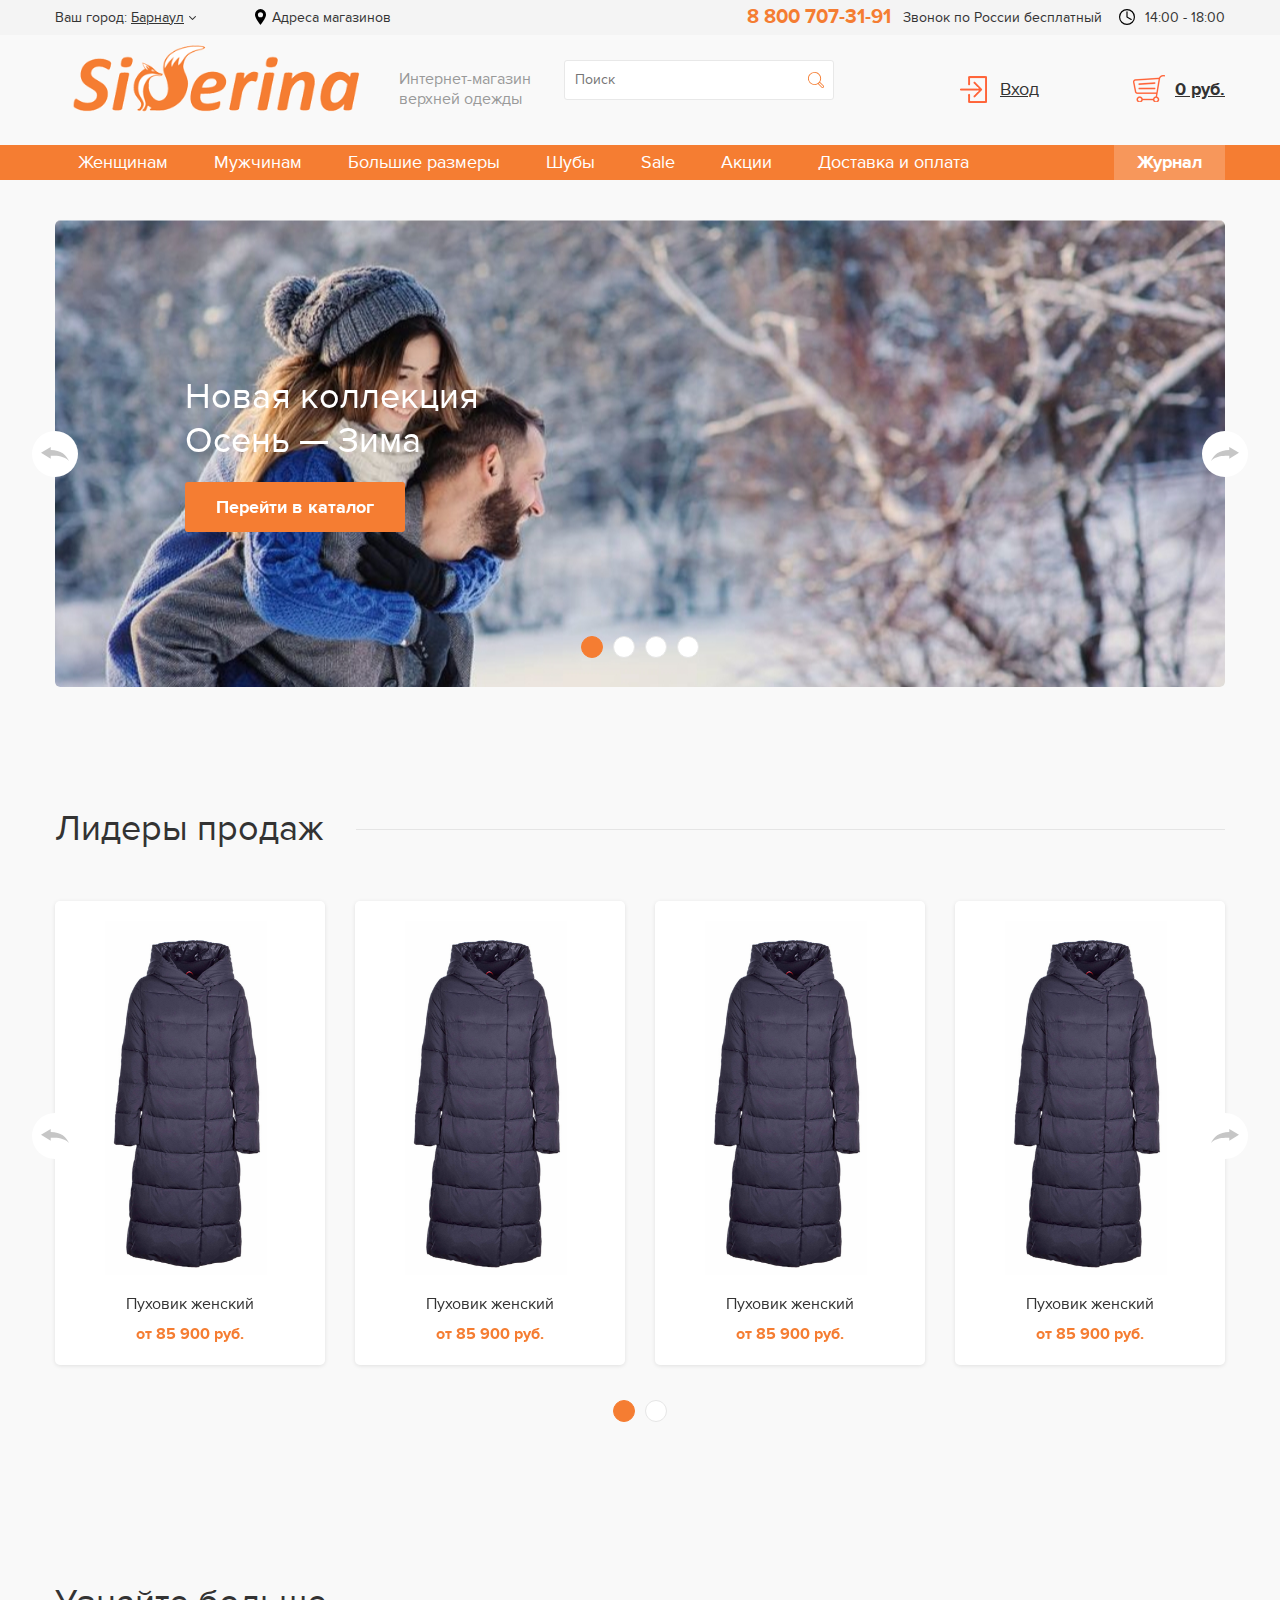
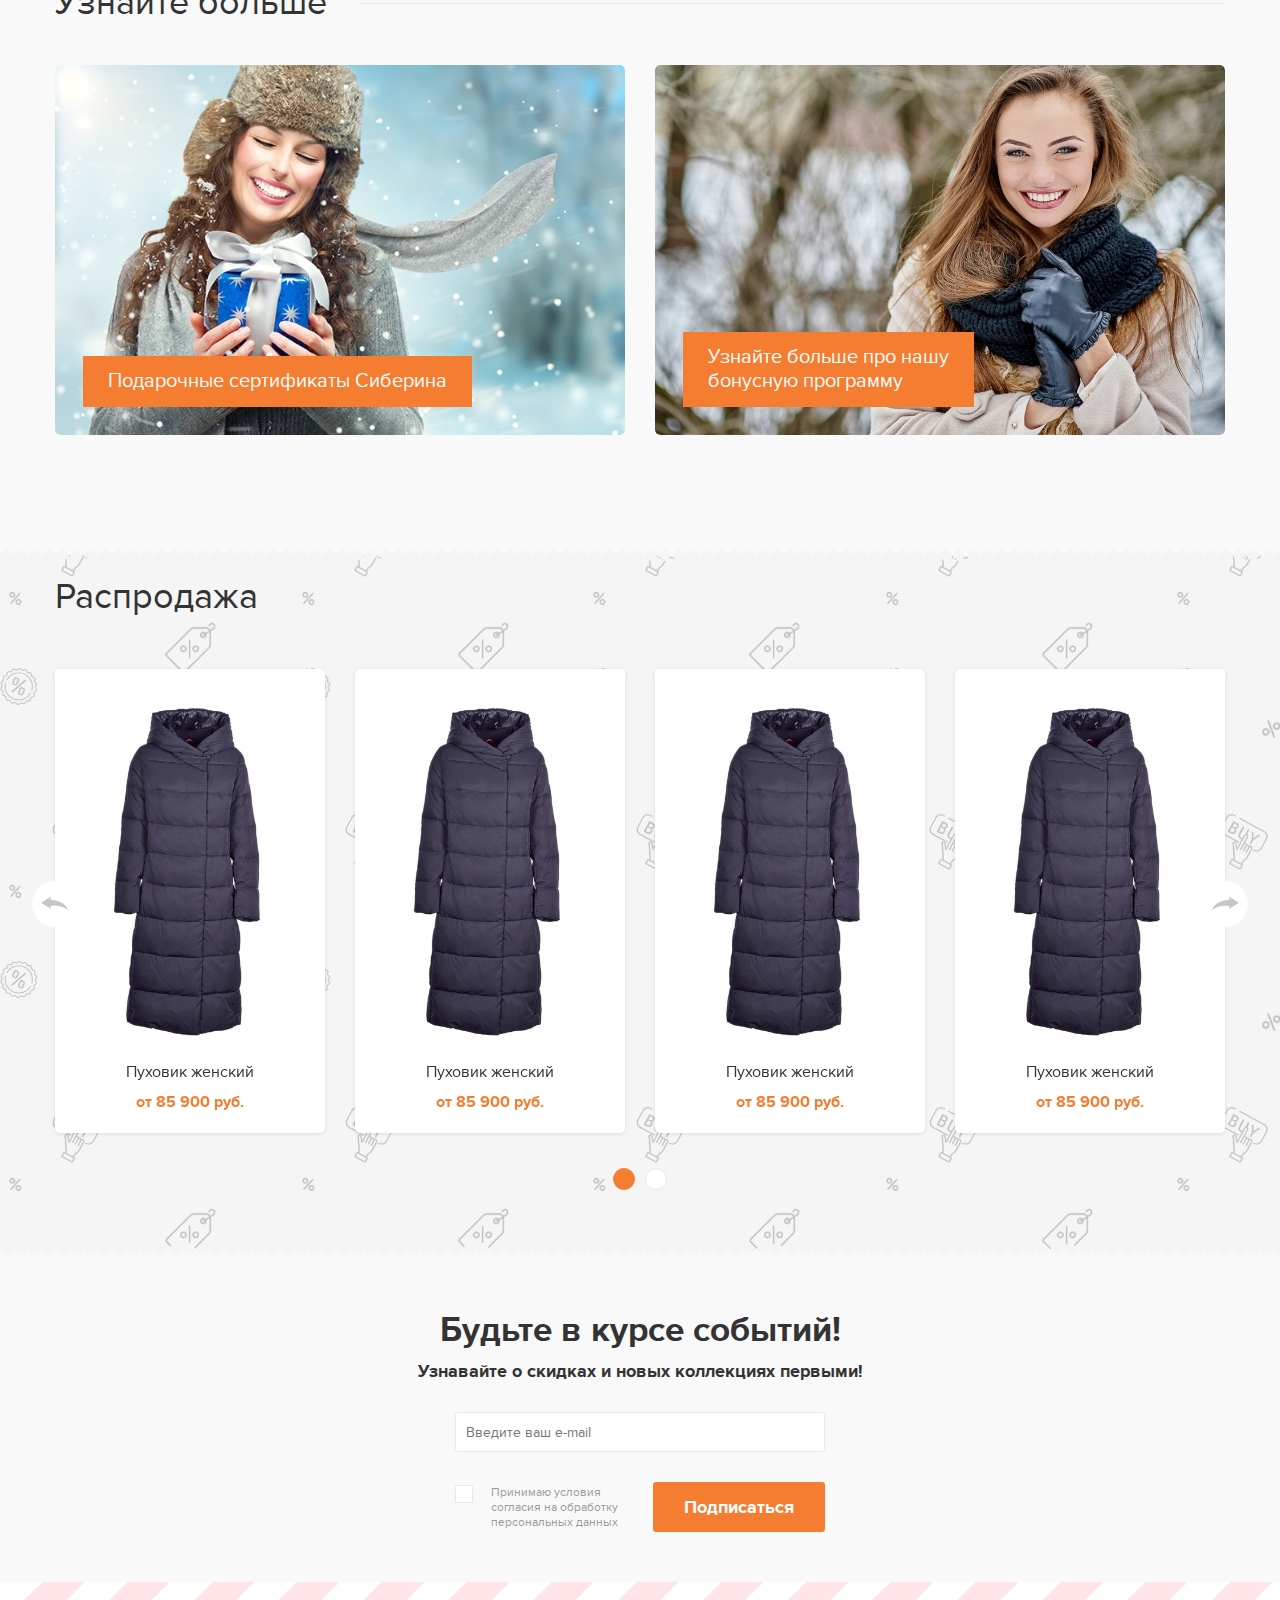
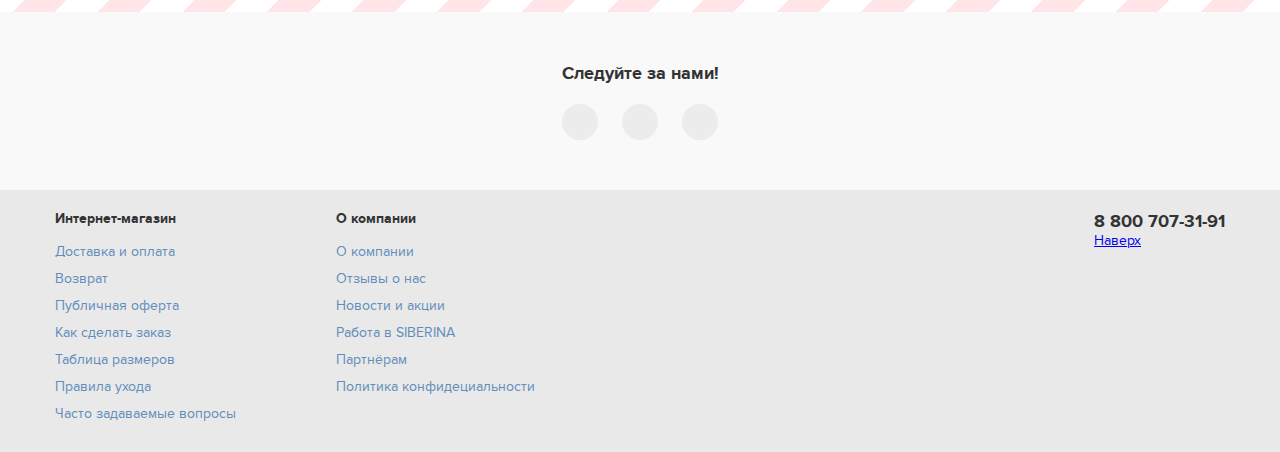
==== index.html @ 87cd6f72 "init" ====
<!DOCTYPE html>
<html lang="ru">
<head>
	<meta charset="UTF-8">
<title>Siberina</title>
<link rel="stylesheet" href="css/style.css">
<link rel="icon" type="image/x-icon" href="/img/favicon.ico">
<meta name="viewport" content="width=device-width, initial-scale=1, maximum-scale=1" />
</head>
<body class="page">
	<svg style="display: none;">
		<symbol id="arrow" viewBox="672 446 28 14">
  			<path d="M3.8,34.743,13.5,28.887v2.958c10.267,0,15.853,5.309,18.292,11.042C26.1,37.155,17.859,37.642,13.5,37.642V40.6Z" transform="translate(668.205 417.113)"/>
  		</symbol>
	</svg>

	<header class="header">
	<div class="header__top">
		<div class="container container_flex">
			<div class="header__block">
				<div class="city">
					<p>Ваш город: <span class="city__choose">Барнаул</span></p>
					<div class="drop">
						<ul class="drop__list">
							<li><a href="#">Новокузнецк</a></li>
							<li><a href="#">Кемиерово</a></li>
							<li><a href="#">Барнаул</a></li>
							<li><a href="#">Бийск</a></li>
							<li><a href="#">Томск</a></li>
							<li><a href="#">Прокопьевск</a></li>
							<li><a href="#">Рубцовск</a></li>
						</ul>
					</div>
				</div>
				<a class="header__address" href="#">Адреса магазинов</a>
			</div>
			<div class="header__block">
				<a href="tel:88007073191" class="tel">8 800 707-31-91</a>
				<span class="header__span">Звонок по России бесплатный</span>
				<div class="time">
					<p>14:00 - 18:00</p>
				</div>
			</div>
		</div>
	</div>
	<div class="header__main container">
		<div class="logo">
			<a href="/">
				<img src="img/logo.png" alt="Siberina">
			</a>
			<p class="logo__slogan">
				Интернет-магазин верхней одежды
			</p>
		</div>
		<div class="header__search field field_search">
			<input type="search" placeholder="Поиск">
			<button class="field__btn field__btn_search"></button>
		</div>
		<div class="header__contorls">
			<a href="#" class="auth">Вход</a>
			<a href="#" class="cart">0 руб.</a>
		</div>
	</div>
	<div class="header__nav">
		<nav class="nav container">
			<div class="nav__item">
				<a href="#">Женщинам</a>
			</div>
			<div class="nav__item">
				<a href="#">Мужчинам</a>
				<div class="drop">
					<ul class="drop__block drop__list">
						<li><a href="#">Ветровки мужские</a></li>
						<li><a href="#">Костюмы для активного отдыха</a></li>
						<li><a href="#">Куртки на тонком синтепоне</a></li>
						<li><a href="#">Куртки зимние</a></li>
						<li><a href="#">Перчатки мужские</a></li>
						<li><a href="#">Пуховики мужские</a></li>
						<li><a href="#">Шапки мужские</a></li>
						<li><a href="#">Шарф мужской</a></li>
					</ul>
					<div class="drop__block drop__image">
						<img src="pictures/drop.png" alt="Ветровки мужские">
						<img src="pictures/drop2.png" alt="Ветровки мужские">
						<img src="pictures/drop.png" alt="Ветровки мужские">
						<img src="pictures/drop2.png" alt="Ветровки мужские">
						<img src="pictures/drop.png" alt="Ветровки мужские">
						<img src="pictures/drop2.png" alt="Ветровки мужские">
						<img src="pictures/drop.png" alt="Ветровки мужские">
						<img src="pictures/drop2.png" alt="Ветровки мужские">
					</div>
				</div>
			</div>
			<div class="nav__item">
				<a href="#">Большие размеры</a>
			</div>
			<div class="nav__item">
				<a href="#">Шубы</a>
			</div>
			<div class="nav__item">
				<a href="#">Sale</a>
			</div>
			<div class="nav__item">
				<a href="#">Акции</a>
			</div>
			<div class="nav__item">
				<a href="#">Доставка и оплата</a>
			</div>
			<div class="nav__item">
				<a href="#">Журнал</a>
			</div>
		</nav>
	</div>
</header>

	<div class="page__wrapper">
		<section class="section">
			<div class="container">
				<div class="slider">
	<div class="slider__slides" data-slider="promo">
		<div class="slide">
			<img class="slide__bg" src="pictures/newcollection.jpg" alt="Новая коллекция Осень - Зима">
			<div class="slide__content slide__content_left">
				<p>Новая коллекция Осень — Зима</p>
				<button class="btn">Перейти в каталог</button>
			</div>
		</div>
		<div class="slide">
			<img class="slide__bg" src="pictures/newcollection.jpg" alt="Новая коллекция Осень - Зима">
			<div class="slide__content slide__content_right">
				<p>Новая коллекция Осень — Зима</p>
				<button class="btn">Перейти в каталог</button>
			</div>
		</div>
		<div class="slide">
			<img class="slide__bg" src="pictures/newcollection.jpg" alt="Новая коллекция Осень - Зима">
			<div class="slide__content">
				<p>Новая коллекция Осень — Зима</p>
				<button class="btn">Перейти в каталог</button>
			</div>
		</div>
		<div class="slide">
			<img class="slide__bg" src="pictures/newcollection.jpg" alt="Новая коллекция Осень - Зима">
			<div class="slide__content slide__content_right">
				<p>Новая коллекция Осень — Зима</p>
				<button class="btn">Перейти в каталог</button>
			</div>
		</div>
	</div>
	<div class="slider__arrows">
		<button class="arrow arrow_prev">
			<svg>
				<use xlink:href="#arrow"/>
			</svg>
		</button>
		<button class="arrow arrow_next">
			<svg>
				<use xlink:href="#arrow"/>
			</svg>
		</button>
	</div>
</div>
			</div>
		</section>

		<section class="section">
			<div class="container">
				<h2 class="title">Лидеры продаж</h2>
				<div class="slider slider_catalog">
					<div class="slider__slides" data-slider="catalog">
						<div class="item">
	<a href="#"></a>
	<div class="item__photo">
		<img src="pictures/item1.png" alt="Пуховик женский">
	</div>
	<span class="item__name">Пуховик женский</span>
	<span class="item__price">от 85 900 руб.</span>
</div>
						<div class="item">
	<a href="#"></a>
	<div class="item__photo">
		<img src="pictures/item1.png" alt="Пуховик женский">
	</div>
	<span class="item__name">Пуховик женский</span>
	<span class="item__price">от 85 900 руб.</span>
</div>
						<div class="item">
	<a href="#"></a>
	<div class="item__photo">
		<img src="pictures/item1.png" alt="Пуховик женский">
	</div>
	<span class="item__name">Пуховик женский</span>
	<span class="item__price">от 85 900 руб.</span>
</div>
						<div class="item">
	<a href="#"></a>
	<div class="item__photo">
		<img src="pictures/item1.png" alt="Пуховик женский">
	</div>
	<span class="item__name">Пуховик женский</span>
	<span class="item__price">от 85 900 руб.</span>
</div>
						<div class="item">
	<a href="#"></a>
	<div class="item__photo">
		<img src="pictures/item1.png" alt="Пуховик женский">
	</div>
	<span class="item__name">Пуховик женский</span>
	<span class="item__price">от 85 900 руб.</span>
</div>
						<div class="item">
	<a href="#"></a>
	<div class="item__photo">
		<img src="pictures/item1.png" alt="Пуховик женский">
	</div>
	<span class="item__name">Пуховик женский</span>
	<span class="item__price">от 85 900 руб.</span>
</div>
					</div>
					<div class="slider__arrows">
						<button class="arrow arrow_prev">
							<svg>
								<use xlink:href="#arrow"/>
							</svg>
						</button>
						<button class="arrow arrow_next">
							<svg>
								<use xlink:href="#arrow"/>
							</svg>
						</button>
					</div>
				</div>
			</div>
		</section>

		<section class="section">
			<div class="container">
				<h2 class="title">Узнайте больше</h2>
				<div class="more">
					<div class="more__block">
						<a href="#"></a>
						<img src="pictures/regala-benessere.jpg" alt="Подарочные сертификаты Сиберина" class="more__bg">
						<span class="more__title">Подарочные сертификаты Сиберина</span>
					</div>
					<div class="more__block">
						<a href="#"></a>
						<img src="pictures/hWfKjz3PXC.jpg" alt="Подарочные сертификаты Сиберина" class="more__bg">
						<span class="more__title">Узнайте больше про нашу<br>бонусную программу</span>
					</div>
				</div>
			</div>
		</section>

		<section class="section section_sale">
			<div class="container">
				<h2 class="title title_simple">Распродажа</h2>
				<div class="slider slider_catalog">
					<div class="slider__slides" data-slider="catalog">
						<div class="item">
	<a href="#"></a>
	<div class="item__photo">
		<img src="pictures/item1.png" alt="Пуховик женский">
	</div>
	<span class="item__name">Пуховик женский</span>
	<span class="item__price">от 85 900 руб.</span>
</div>
						<div class="item">
	<a href="#"></a>
	<div class="item__photo">
		<img src="pictures/item1.png" alt="Пуховик женский">
	</div>
	<span class="item__name">Пуховик женский</span>
	<span class="item__price">от 85 900 руб.</span>
</div>
						<div class="item">
	<a href="#"></a>
	<div class="item__photo">
		<img src="pictures/item1.png" alt="Пуховик женский">
	</div>
	<span class="item__name">Пуховик женский</span>
	<span class="item__price">от 85 900 руб.</span>
</div>
						<div class="item">
	<a href="#"></a>
	<div class="item__photo">
		<img src="pictures/item1.png" alt="Пуховик женский">
	</div>
	<span class="item__name">Пуховик женский</span>
	<span class="item__price">от 85 900 руб.</span>
</div>
						<div class="item">
	<a href="#"></a>
	<div class="item__photo">
		<img src="pictures/item1.png" alt="Пуховик женский">
	</div>
	<span class="item__name">Пуховик женский</span>
	<span class="item__price">от 85 900 руб.</span>
</div>
						<div class="item">
	<a href="#"></a>
	<div class="item__photo">
		<img src="pictures/item1.png" alt="Пуховик женский">
	</div>
	<span class="item__name">Пуховик женский</span>
	<span class="item__price">от 85 900 руб.</span>
</div>
					</div>
					<div class="slider__arrows">
						<button class="arrow arrow_prev">
							<svg>
								<use xlink:href="#arrow"/>
							</svg>
						</button>
						<button class="arrow arrow_next">
							<svg>
								<use xlink:href="#arrow"/>
							</svg>
						</button>
					</div>
				</div>
			</div>
		</section>
	
		<section class="section">
			<div class="container">
				<div class="subscribe">
	<span class="subscribe__title">Будьте в курсе событий!</span>
	<p class="subscribe__text">Узнавайте о скидках и новых коллекциях первыми!</p>
	<form class="form form_subscribe">
		<div class="field">
			<input type="text" placeholder="Введите ваш e-mail">
		</div>
		<div class="form__bot">
			<label class="aggree">
				<span class="checkbox">
					<input type="checkbox">
					<span class="checkbox__box"></span>
				</span>
				<p>Принимаю условия согласия на обработку персональных данных</p>
			</label>
			<button class="btn">Подписаться</button>
		</div>
	</form>
</div>

				<div class="follow">
	<p>Следуйте за нами!</p>
	<ul class="follow__social">
		<li>
			<a href="#">
				
			</a>
		</li>
		<li>
			<a href="#">
				
			</a>
		</li>
		<li>
			<a href="#">
				
			</a>
		</li>
	</ul>
</div>
			
				
			</div>
		</section>

	</div>

	<footer class="footer">
	<div class="container container_flex">
		<div class="footer__block">
			<div class="footer__menu">
				<span>Интернет-магазин</span>
				<ul>
					<li><a href="#">Доставка и оплата</a></li>
					<li><a href="#">Возврат</a></li>
					<li><a href="#">Публичная оферта</a></li>
					<li><a href="#">Как сделать заказ</a></li>
					<li><a href="#">Таблица размеров</a></li>
					<li><a href="#">Правила ухода</a></li>
					<li><a href="#">Часто задаваемые вопросы</a></li>
				</ul>
			</div>

			<div class="footer__menu">
				<span>О компании</span>
				<ul>
					<li><a href="#">О компании</a></li>
					<li><a href="#">Отзывы о нас</a></li>
					<li><a href="#">Новости и акции</a></li>
					<li><a href="#">Работа в SIBERINA</a></li>
					<li><a href="#">Партнёрам</a></li>
					<li><a href="#">Политика конфидециальности</a></li>
				</ul>
			</div>
		</div>
		<div class="footer__block">
			<div class="footer__top">
				<a href="tel:88007073191" class="footer__tel">8 800 707-31-91</a>
				<a href="#" class="up">Наверх</a>
			</div>
		</div>
	</div>
</footer>



	<script src="js/libs.js"></script>
	<script src="js/script.js"></script>
</body>
</html>
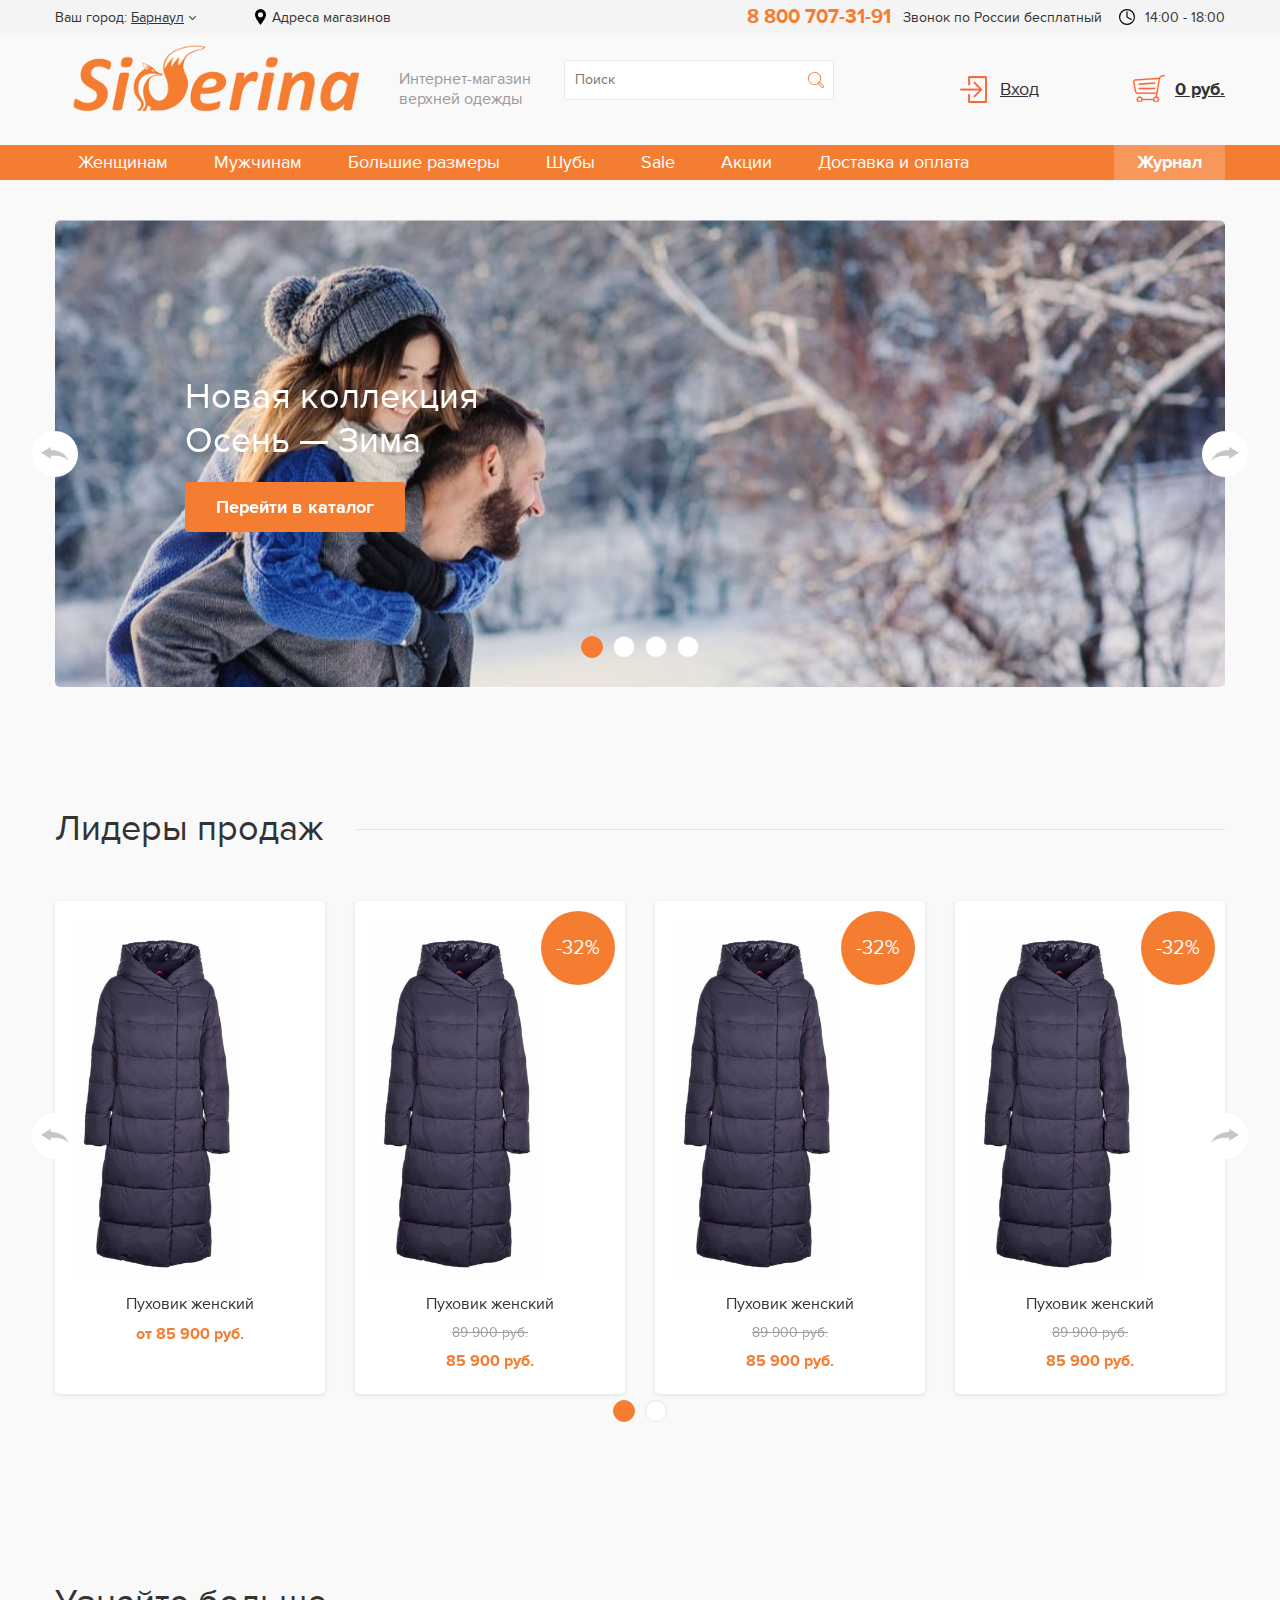
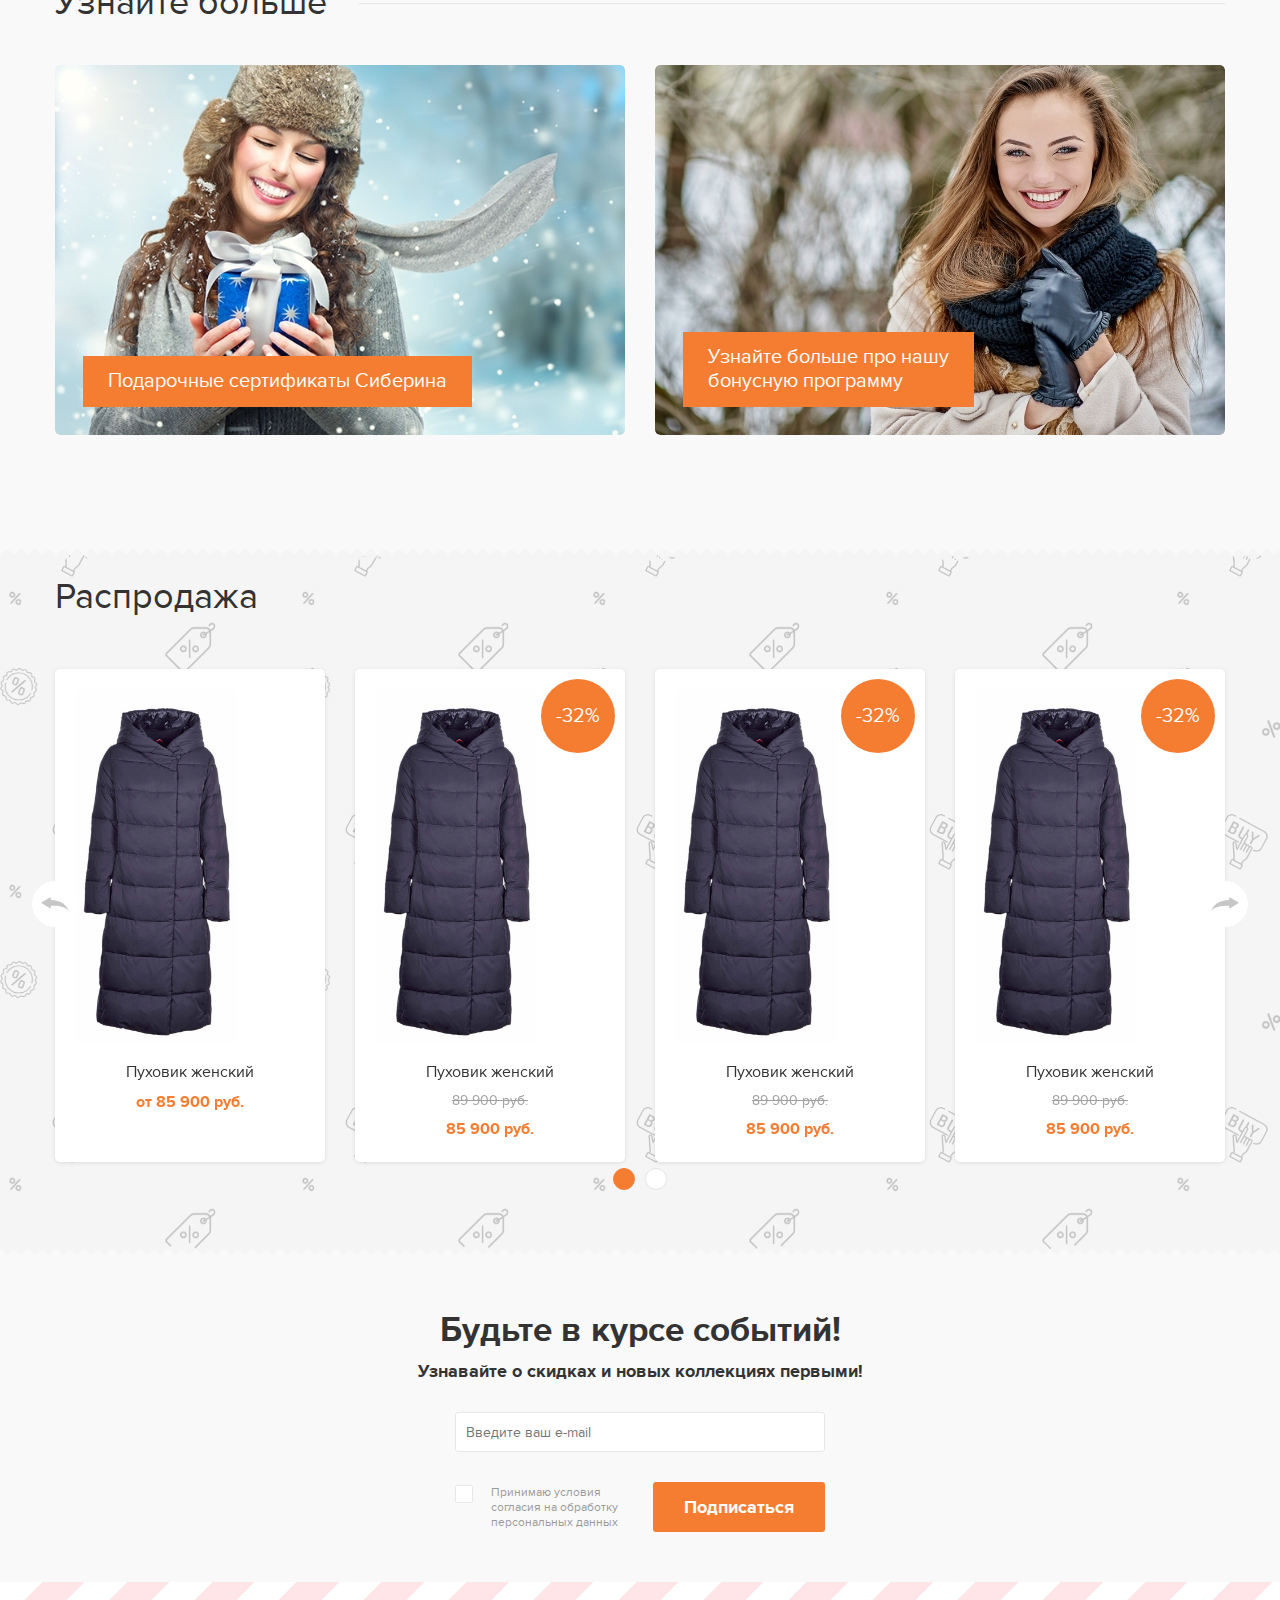
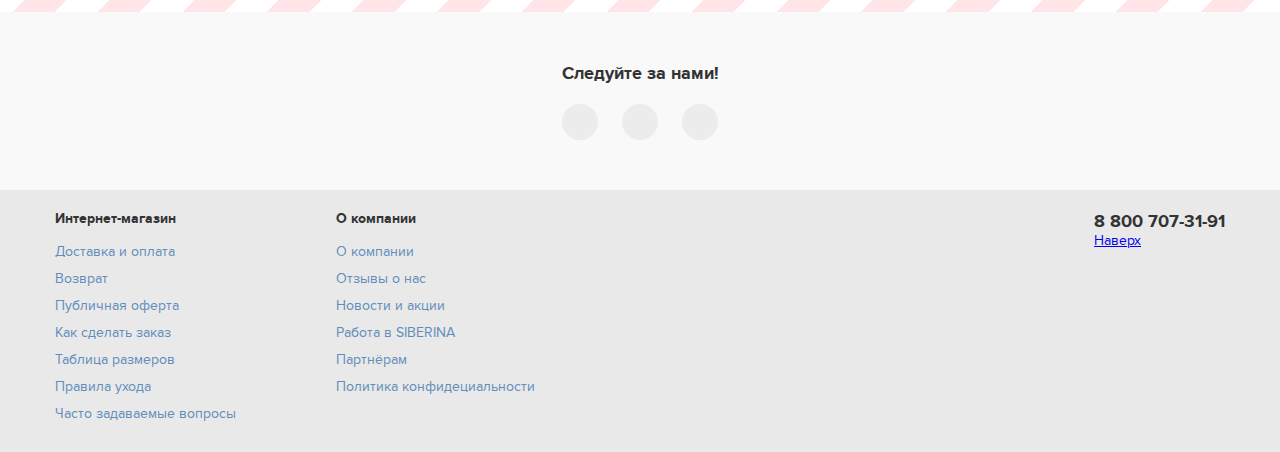
==== commit cdc10dfb: "catalog" ====
--- a/index.html
+++ b/index.html
@@ -178,43 +178,63 @@
 </div>
 						<div class="item">
 	<a href="#"></a>
-	<div class="item__photo">
-		<img src="pictures/item1.png" alt="Пуховик женский">
-	</div>
-	<span class="item__name">Пуховик женский</span>
-	<span class="item__price">от 85 900 руб.</span>
-</div>
-						<div class="item">
-	<a href="#"></a>
-	<div class="item__photo">
-		<img src="pictures/item1.png" alt="Пуховик женский">
-	</div>
-	<span class="item__name">Пуховик женский</span>
-	<span class="item__price">от 85 900 руб.</span>
-</div>
-						<div class="item">
-	<a href="#"></a>
-	<div class="item__photo">
-		<img src="pictures/item1.png" alt="Пуховик женский">
-	</div>
-	<span class="item__name">Пуховик женский</span>
-	<span class="item__price">от 85 900 руб.</span>
-</div>
-						<div class="item">
-	<a href="#"></a>
-	<div class="item__photo">
-		<img src="pictures/item1.png" alt="Пуховик женский">
-	</div>
-	<span class="item__name">Пуховик женский</span>
-	<span class="item__price">от 85 900 руб.</span>
-</div>
-						<div class="item">
-	<a href="#"></a>
-	<div class="item__photo">
-		<img src="pictures/item1.png" alt="Пуховик женский">
-	</div>
-	<span class="item__name">Пуховик женский</span>
-	<span class="item__price">от 85 900 руб.</span>
+	<span class="item__discount">-32%</span>
+	<div class="item__photo">
+		<img src="pictures/item1.png" alt="Пуховик женский">
+	</div>
+	<span class="item__name">Пуховик женский</span>
+	<span class="item__price">
+		<span class="item__price-old">89 900 руб.</span>
+		85 900 руб.
+	</span>
+</div>
+						<div class="item">
+	<a href="#"></a>
+	<span class="item__discount">-32%</span>
+	<div class="item__photo">
+		<img src="pictures/item1.png" alt="Пуховик женский">
+	</div>
+	<span class="item__name">Пуховик женский</span>
+	<span class="item__price">
+		<span class="item__price-old">89 900 руб.</span>
+		85 900 руб.
+	</span>
+</div>
+						<div class="item">
+	<a href="#"></a>
+	<span class="item__discount">-32%</span>
+	<div class="item__photo">
+		<img src="pictures/item1.png" alt="Пуховик женский">
+	</div>
+	<span class="item__name">Пуховик женский</span>
+	<span class="item__price">
+		<span class="item__price-old">89 900 руб.</span>
+		85 900 руб.
+	</span>
+</div>
+						<div class="item">
+	<a href="#"></a>
+	<span class="item__discount">-32%</span>
+	<div class="item__photo">
+		<img src="pictures/item1.png" alt="Пуховик женский">
+	</div>
+	<span class="item__name">Пуховик женский</span>
+	<span class="item__price">
+		<span class="item__price-old">89 900 руб.</span>
+		85 900 руб.
+	</span>
+</div>
+						<div class="item">
+	<a href="#"></a>
+	<span class="item__discount">-32%</span>
+	<div class="item__photo">
+		<img src="pictures/item1.png" alt="Пуховик женский">
+	</div>
+	<span class="item__name">Пуховик женский</span>
+	<span class="item__price">
+		<span class="item__price-old">89 900 руб.</span>
+		85 900 руб.
+	</span>
 </div>
 					</div>
 					<div class="slider__arrows">
@@ -266,43 +286,63 @@
 </div>
 						<div class="item">
 	<a href="#"></a>
-	<div class="item__photo">
-		<img src="pictures/item1.png" alt="Пуховик женский">
-	</div>
-	<span class="item__name">Пуховик женский</span>
-	<span class="item__price">от 85 900 руб.</span>
-</div>
-						<div class="item">
-	<a href="#"></a>
-	<div class="item__photo">
-		<img src="pictures/item1.png" alt="Пуховик женский">
-	</div>
-	<span class="item__name">Пуховик женский</span>
-	<span class="item__price">от 85 900 руб.</span>
-</div>
-						<div class="item">
-	<a href="#"></a>
-	<div class="item__photo">
-		<img src="pictures/item1.png" alt="Пуховик женский">
-	</div>
-	<span class="item__name">Пуховик женский</span>
-	<span class="item__price">от 85 900 руб.</span>
-</div>
-						<div class="item">
-	<a href="#"></a>
-	<div class="item__photo">
-		<img src="pictures/item1.png" alt="Пуховик женский">
-	</div>
-	<span class="item__name">Пуховик женский</span>
-	<span class="item__price">от 85 900 руб.</span>
-</div>
-						<div class="item">
-	<a href="#"></a>
-	<div class="item__photo">
-		<img src="pictures/item1.png" alt="Пуховик женский">
-	</div>
-	<span class="item__name">Пуховик женский</span>
-	<span class="item__price">от 85 900 руб.</span>
+	<span class="item__discount">-32%</span>
+	<div class="item__photo">
+		<img src="pictures/item1.png" alt="Пуховик женский">
+	</div>
+	<span class="item__name">Пуховик женский</span>
+	<span class="item__price">
+		<span class="item__price-old">89 900 руб.</span>
+		85 900 руб.
+	</span>
+</div>
+						<div class="item">
+	<a href="#"></a>
+	<span class="item__discount">-32%</span>
+	<div class="item__photo">
+		<img src="pictures/item1.png" alt="Пуховик женский">
+	</div>
+	<span class="item__name">Пуховик женский</span>
+	<span class="item__price">
+		<span class="item__price-old">89 900 руб.</span>
+		85 900 руб.
+	</span>
+</div>
+						<div class="item">
+	<a href="#"></a>
+	<span class="item__discount">-32%</span>
+	<div class="item__photo">
+		<img src="pictures/item1.png" alt="Пуховик женский">
+	</div>
+	<span class="item__name">Пуховик женский</span>
+	<span class="item__price">
+		<span class="item__price-old">89 900 руб.</span>
+		85 900 руб.
+	</span>
+</div>
+						<div class="item">
+	<a href="#"></a>
+	<span class="item__discount">-32%</span>
+	<div class="item__photo">
+		<img src="pictures/item1.png" alt="Пуховик женский">
+	</div>
+	<span class="item__name">Пуховик женский</span>
+	<span class="item__price">
+		<span class="item__price-old">89 900 руб.</span>
+		85 900 руб.
+	</span>
+</div>
+						<div class="item">
+	<a href="#"></a>
+	<span class="item__discount">-32%</span>
+	<div class="item__photo">
+		<img src="pictures/item1.png" alt="Пуховик женский">
+	</div>
+	<span class="item__name">Пуховик женский</span>
+	<span class="item__price">
+		<span class="item__price-old">89 900 руб.</span>
+		85 900 руб.
+	</span>
 </div>
 					</div>
 					<div class="slider__arrows">
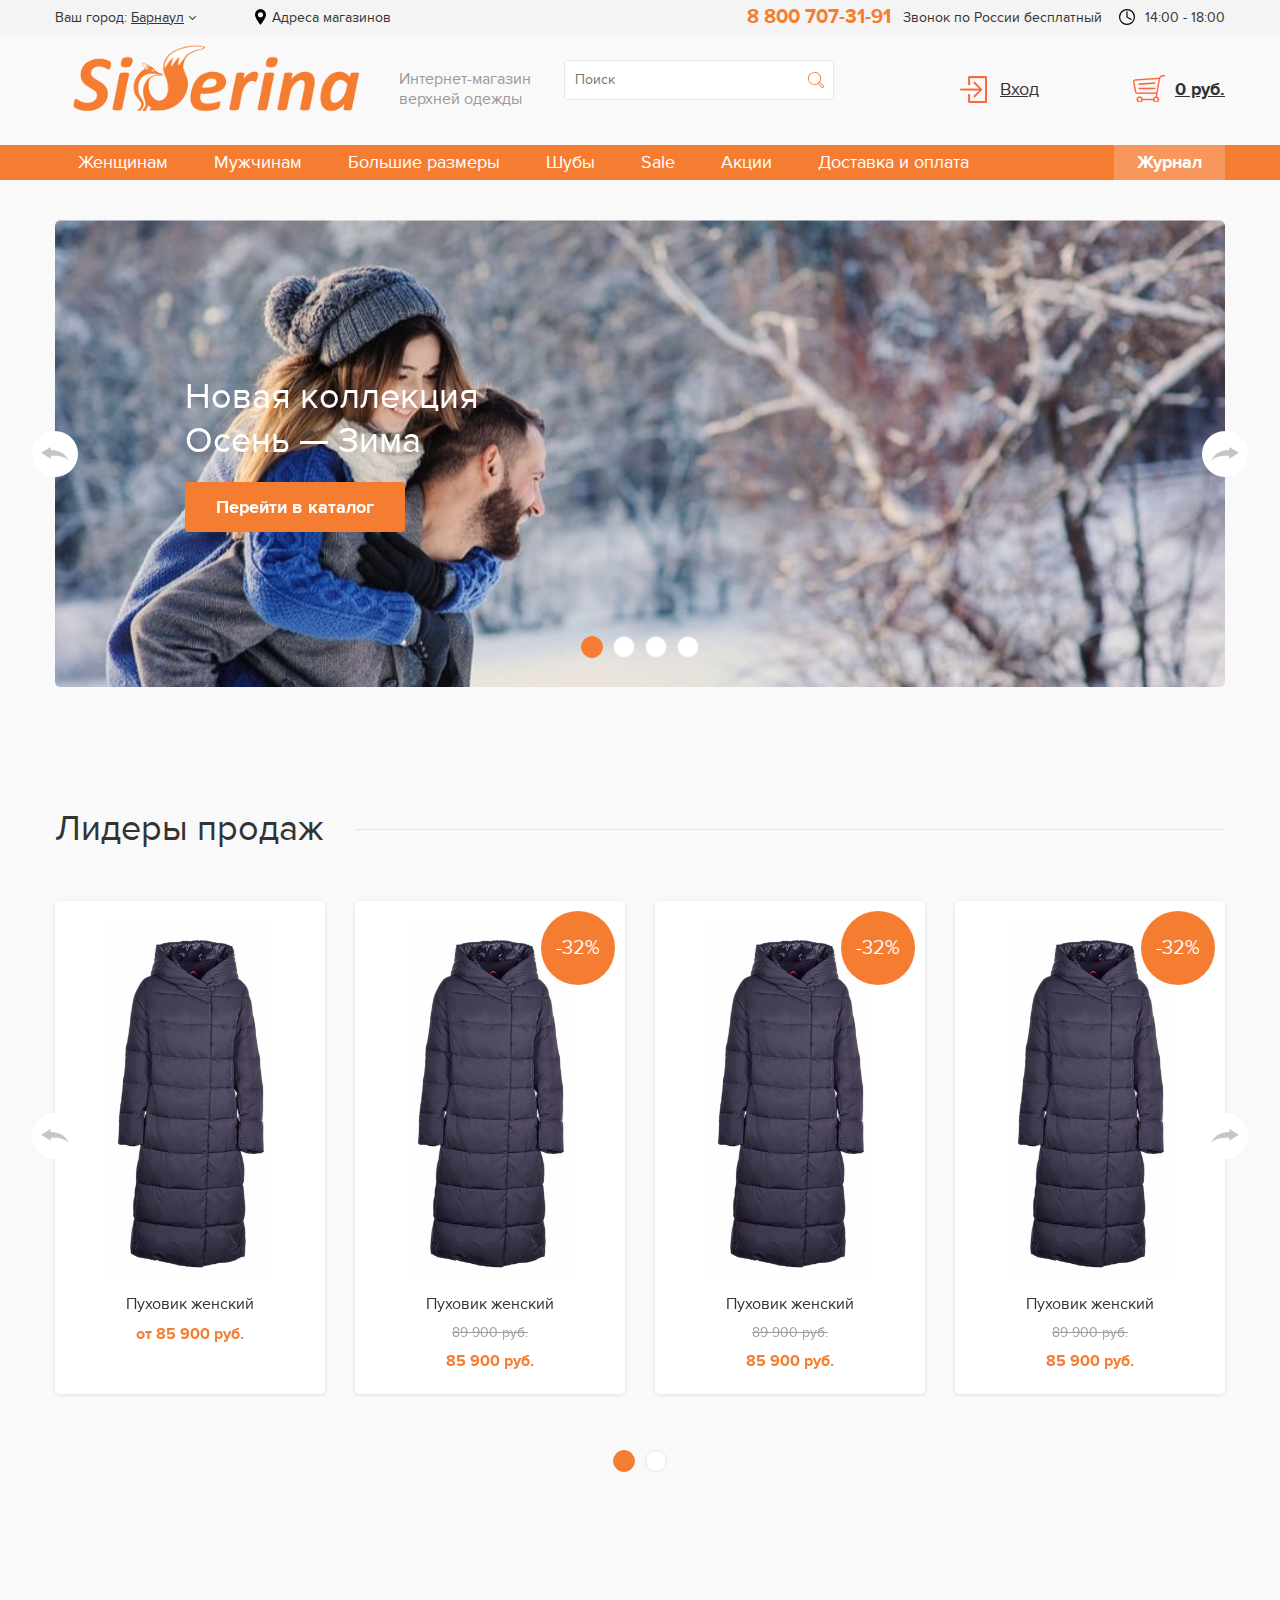
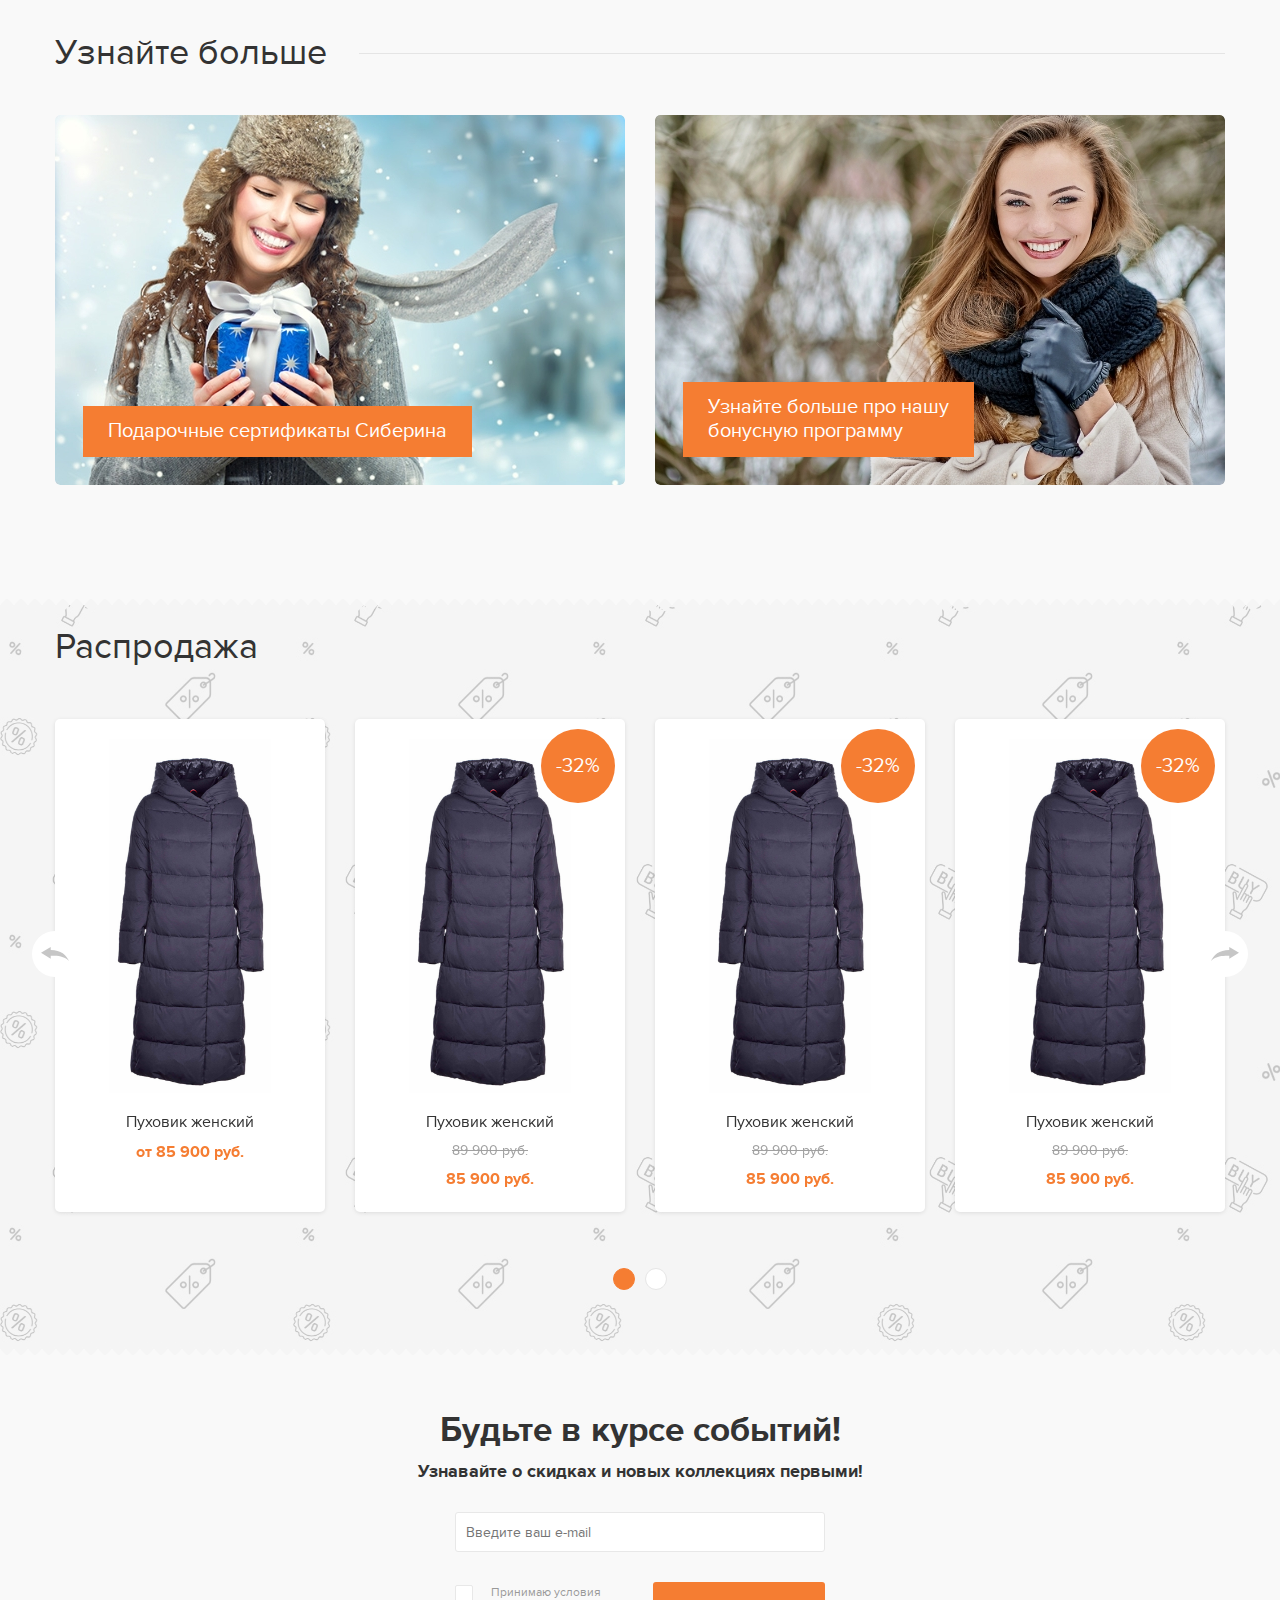
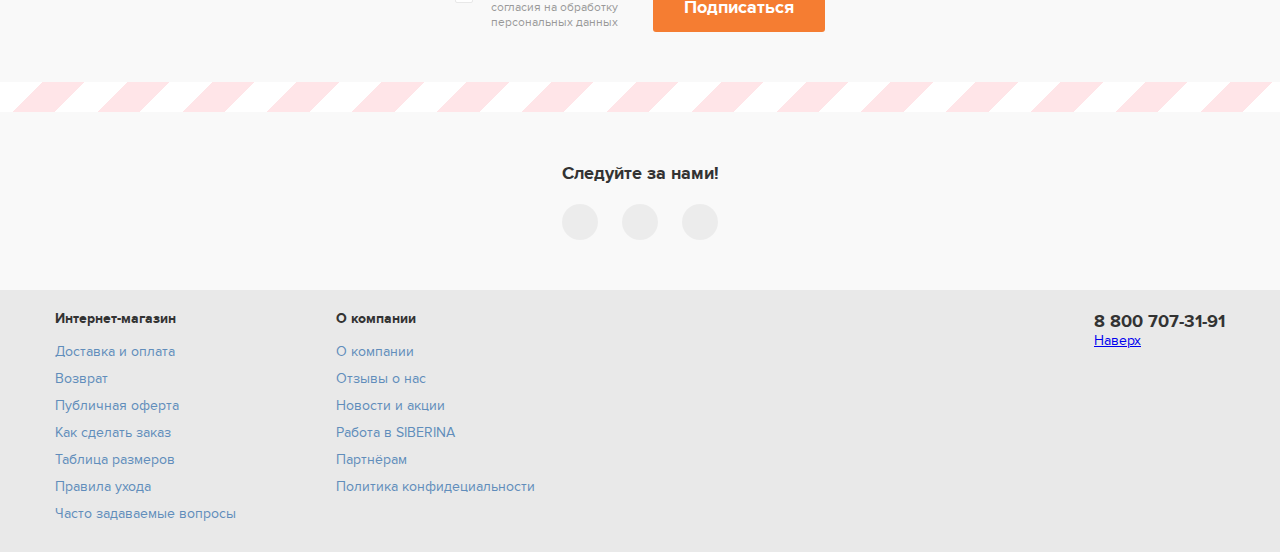
==== commit 4e8c129f: "adaptive" ====
--- a/index.html
+++ b/index.html
@@ -111,6 +111,65 @@
 			</div>
 		</nav>
 	</div>
+	<div class="header__mobile mobile">
+		<div class="logo">
+			<a href="/">
+				<img src="img/logo.png" alt="Siberina">
+			</a>
+		</div>
+
+		<button class="mobile__menu"></button>
+		<div class="mobile__menu-drop">
+			<nav class="mobile__nav nav">
+				<div class="nav__item">
+					<a href="#">Женщинам</a>
+				</div>
+				<div class="nav__item">
+					<a href="#">Мужчинам</a>
+					<div class="drop">
+						<ul class="drop__block drop__list">
+							<li><a href="#">Ветровки мужские</a></li>
+							<li><a href="#">Костюмы для активного отдыха</a></li>
+							<li><a href="#">Куртки на тонком синтепоне</a></li>
+							<li><a href="#">Куртки зимние</a></li>
+							<li><a href="#">Перчатки мужские</a></li>
+							<li><a href="#">Пуховики мужские</a></li>
+							<li><a href="#">Шапки мужские</a></li>
+							<li><a href="#">Шарф мужской</a></li>
+						</ul>
+						<div class="drop__block drop__image">
+							<img src="pictures/drop.png" alt="Ветровки мужские">
+							<img src="pictures/drop2.png" alt="Ветровки мужские">
+							<img src="pictures/drop.png" alt="Ветровки мужские">
+							<img src="pictures/drop2.png" alt="Ветровки мужские">
+							<img src="pictures/drop.png" alt="Ветровки мужские">
+							<img src="pictures/drop2.png" alt="Ветровки мужские">
+							<img src="pictures/drop.png" alt="Ветровки мужские">
+							<img src="pictures/drop2.png" alt="Ветровки мужские">
+						</div>
+					</div>
+				</div>
+				<div class="nav__item">
+					<a href="#">Большие размеры</a>
+				</div>
+				<div class="nav__item">
+					<a href="#">Шубы</a>
+				</div>
+				<div class="nav__item">
+					<a href="#">Sale</a>
+				</div>
+				<div class="nav__item">
+					<a href="#">Акции</a>
+				</div>
+				<div class="nav__item">
+					<a href="#">Доставка и оплата</a>
+				</div>
+				<div class="nav__item">
+					<a href="#">Журнал</a>
+				</div>
+			</nav>
+		</div>
+	</div>
 </header>
 
 	<div class="page__wrapper">
@@ -164,7 +223,7 @@
 		</section>
 
 		<section class="section">
-			<div class="container">
+			<div class="container container_slider">
 				<h2 class="title">Лидеры продаж</h2>
 				<div class="slider slider_catalog">
 					<div class="slider__slides" data-slider="catalog">
@@ -272,7 +331,7 @@
 		</section>
 
 		<section class="section section_sale">
-			<div class="container">
+			<div class="container container_slider">
 				<h2 class="title title_simple">Распродажа</h2>
 				<div class="slider slider_catalog">
 					<div class="slider__slides" data-slider="catalog">
